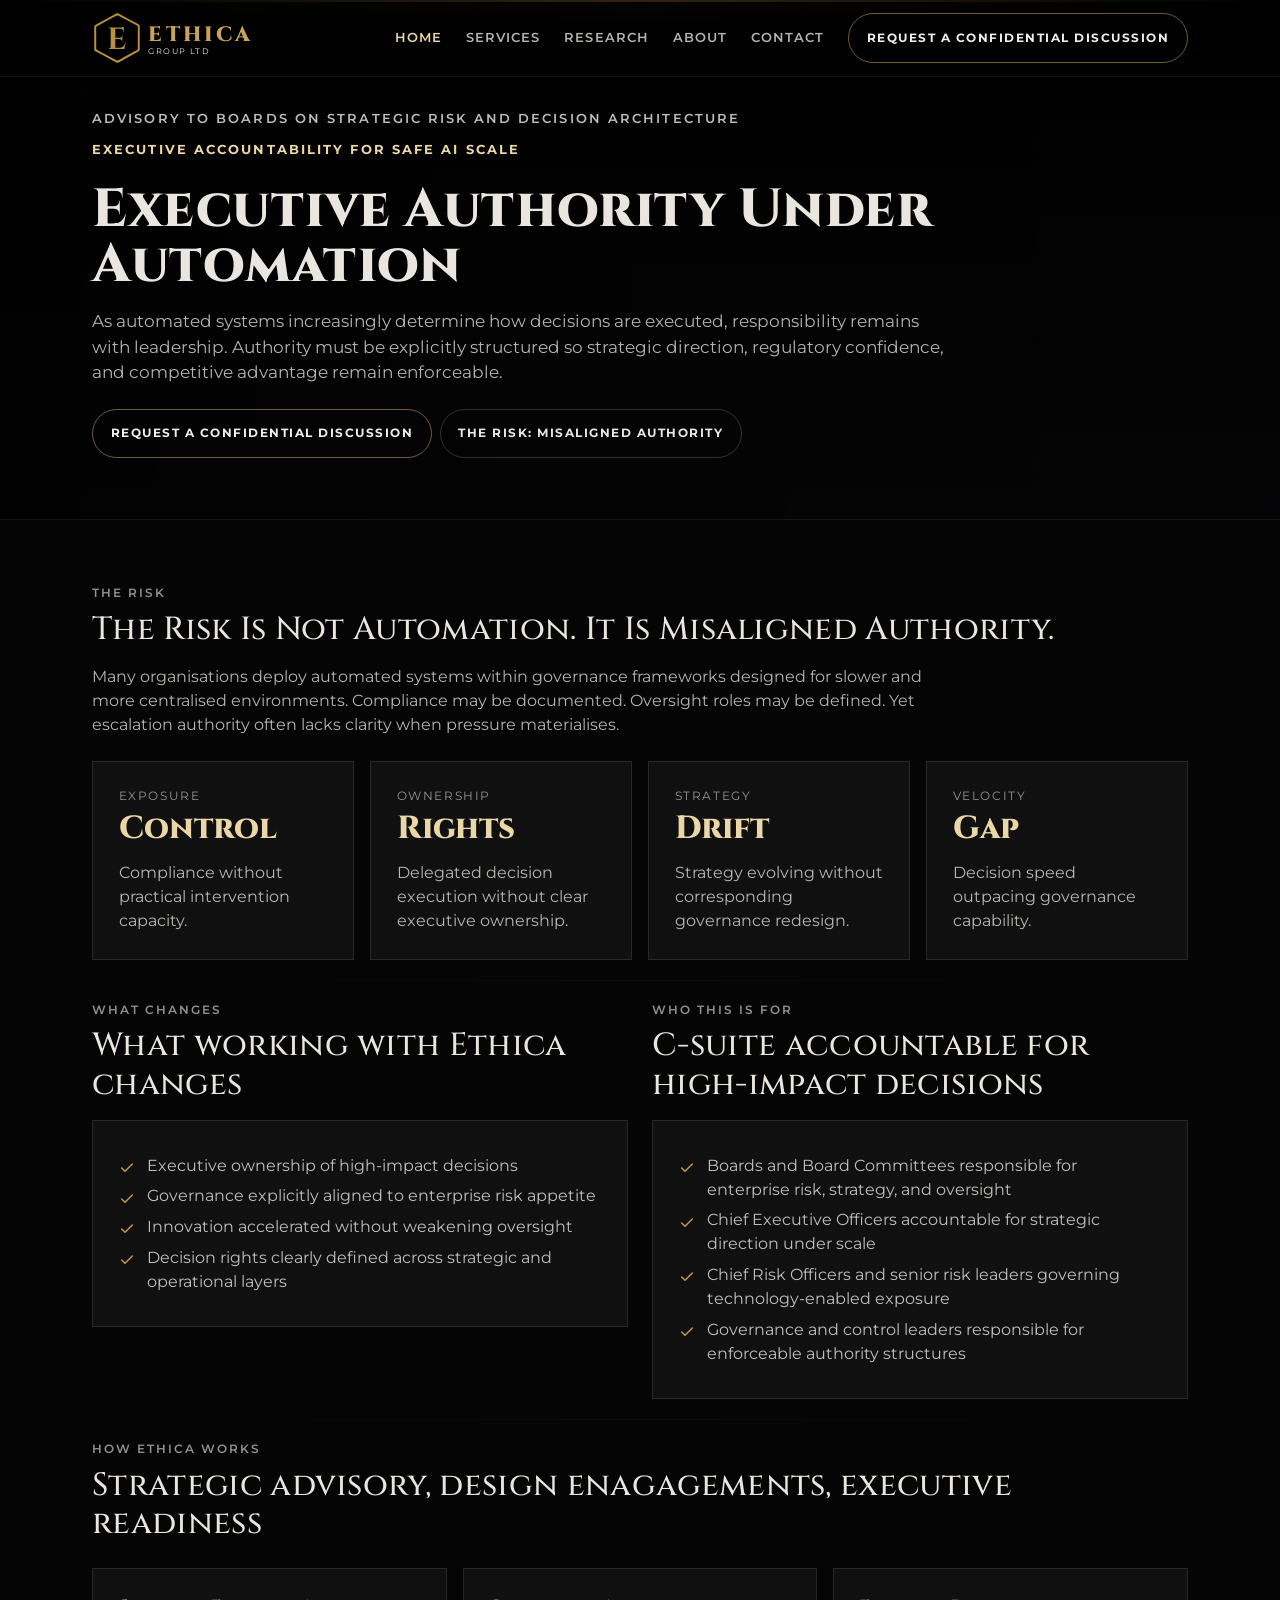
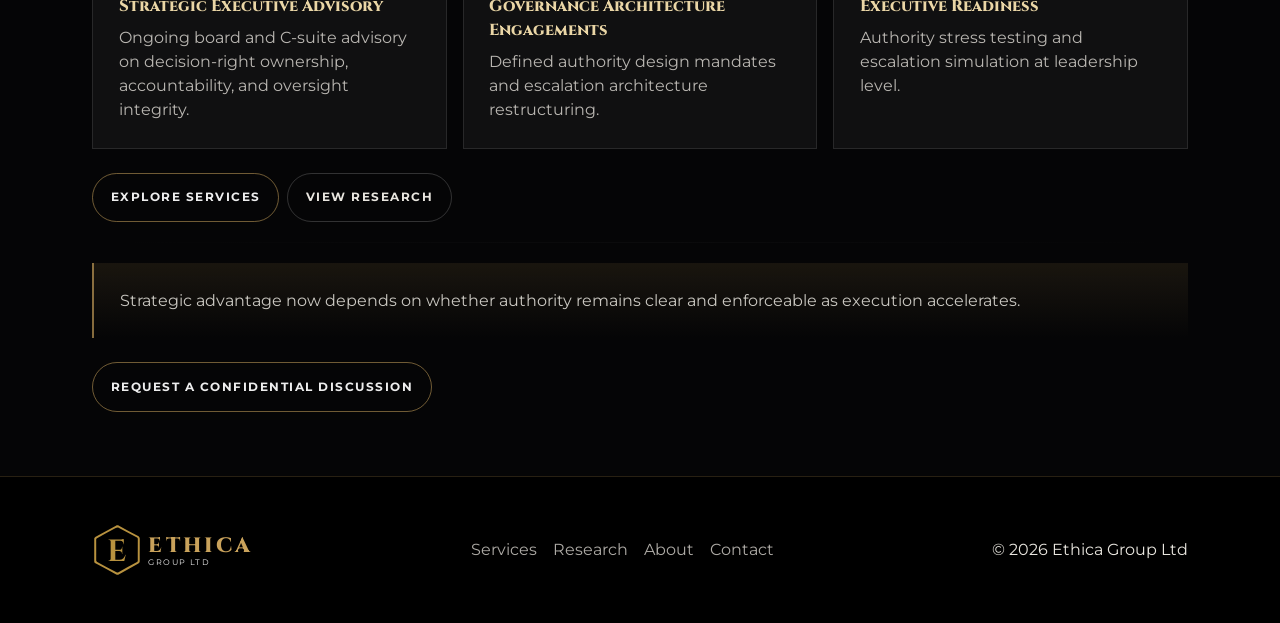
==== index.html @ 702ab637 "Add files via upload" ====
<!doctype html>
<html lang="en">
<head>
  <meta charset="utf-8"/>
  <meta name="viewport" content="width=device-width,initial-scale=1"/>
  <title>Ethica Group Ltd — Executive Authority under Automation</title>
  <meta name="description" content="Redesigning governance, decision architecture, and intervention capacity under automation."/>
  <link rel="preconnect" href="https://cdn.jsdelivr.net"/>
  <link href="https://cdn.jsdelivr.net/npm/bootstrap@5.3.3/dist/css/bootstrap.min.css" rel="stylesheet"/>
  <link rel="stylesheet" href="assets/css/styles.css"/>
</head>
<body>
<a class="skip-link" href="#main">Skip to content</a>

<nav class="navbar navbar-expand-lg fixed-top">
  <div class="container">
    <a class="navbar-brand brand" href="index.html" aria-label="Ethica Group Ltd">
      <span class="brand-mark" aria-hidden="true"></span>
      <span>
        <span class="brand-name">ETHICA</span>
        <span class="brand-sub">GROUP LTD</span>
      </span>
    </a>

    <button class="navbar-toggler" type="button" data-bs-toggle="collapse" data-bs-target="#nav" aria-controls="nav" aria-expanded="false" aria-label="Toggle navigation">
      <span class="navbar-toggler-icon"></span>
    </button>

    <div class="collapse navbar-collapse" id="nav">
      <ul class="navbar-nav ms-auto align-items-lg-center gap-lg-2">
        <li class="nav-item"><a class="nav-link" data-nav href="index.html">Home</a></li>
        <li class="nav-item"><a class="nav-link" data-nav href="services.html">Services</a></li>
        <li class="nav-item"><a class="nav-link" data-nav href="research.html">Research</a></li>
        <li class="nav-item"><a class="nav-link" data-nav href="about.html">About</a></li>
        <li class="nav-item"><a class="nav-link" data-nav href="contact.html">Contact</a></li>
        <li class="nav-item ms-lg-2"><a class="btn btn-gold" href="contact.html#enquiry">Request a Confidential Discussion</a></li>
      </ul>
    </div>
  </div>
</nav>


<header class="hero">
  <div class="container">
    <div class="hero-topline">
      <div class="left">Advisory to boards on strategic risk and decision architecture</div>
      <div class="right">Executive accountability for safe AI scale</div>
    </div>

    <h1 class="hero-title mb-3">Executive Authority Under Automation</h1>

    <p class="lead-tight mb-4">
      As automated systems increasingly determine how decisions are executed, responsibility remains with leadership. Authority must be explicitly structured so strategic direction, regulatory confidence, and competitive advantage remain enforceable.
    </p>

    <div class="d-flex flex-wrap gap-2">
      <a class="btn btn-gold" href="contact.html#enquiry">Request a Confidential Discussion</a>
      <a class="btn btn-ink" href="#risk">The risk: misaligned authority</a>
    </div>
  </div>
</header>

<main id="main">
  <section id="risk" class="section">
    <div class="container">
      <div class="eyebrow mb-2">The risk</div>
      <h2 class="mb-3">The Risk Is Not Automation. It Is Misaligned Authority.</h2>
      <p class="p-muted narrow mb-4">
        Many organisations deploy automated systems within governance frameworks designed for slower and more centralised environments. Compliance may be documented. Oversight roles may be defined. Yet escalation authority often lacks clarity when pressure materialises.
      </p>

      <div class="row g-3">
        <div class="col-md-6 col-lg-3">
          <div class="card-clean h-100"><div class="card-body">
            <div class="kpi-label">Exposure</div>
            <div class="kpi mt-2">Control</div>
            <p class="p-muted mt-3 mb-0">Compliance without practical intervention capacity.</p>
          </div></div>
        </div>
        <div class="col-md-6 col-lg-3">
          <div class="card-clean h-100"><div class="card-body">
            <div class="kpi-label">Ownership</div>
            <div class="kpi mt-2">Rights</div>
            <p class="p-muted mt-3 mb-0">Delegated decision execution without clear executive ownership.</p>
          </div></div>
        </div>
        <div class="col-md-6 col-lg-3">
          <div class="card-clean h-100"><div class="card-body">
            <div class="kpi-label">Strategy</div>
            <div class="kpi mt-2">Drift</div>
            <p class="p-muted mt-3 mb-0">Strategy evolving without corresponding governance redesign.</p>
          </div></div>
        </div>
        <div class="col-md-6 col-lg-3">
          <div class="card-clean h-100"><div class="card-body">
            <div class="kpi-label">Velocity</div>
            <div class="kpi mt-2">Gap</div>
            <p class="p-muted mt-3 mb-0">Decision speed outpacing governance capability.</p>
          </div></div>
        </div>
      </div>

      <hr class="hairline"/>

      <div class="row g-4">
        <div class="col-lg-6">
          <div class="eyebrow mb-2">What changes</div>
          <h2 class="mb-3">What working with Ethica changes</h2>
          <div class="card-clean">
            <div class="card-body">
              <ul class="list-clean">
                <li>Executive ownership of high-impact decisions</li>
                <li>Governance explicitly aligned to enterprise risk appetite</li>
                <li>Innovation accelerated without weakening oversight</li>
                <li>Decision rights clearly defined across strategic and operational layers</li>
              </ul>
            </div>
          </div>
        </div>

        <div class="col-lg-6">
          <div class="eyebrow mb-2">Who this is for</div>
          <h2 class="mb-3">C-suite accountable for high-impact decisions</h2>
          <div class="card-clean">
            <div class="card-body">
              <ul class="list-clean">
                <li>Boards and Board Committees responsible for enterprise risk, strategy, and oversight</li>
                <li>Chief Executive Officers accountable for strategic direction under scale</li>
                <li>Chief Risk Officers and senior risk leaders governing technology-enabled exposure</li>
                <li>Governance and control leaders responsible for enforceable authority structures</li>
              </ul>
            </div>
          </div>
        </div>
      </div>

      <hr class="hairline"/>

      <div class="eyebrow mb-2">How Ethica works</div>
      <h2 class="mb-4">Strategic advisory, design enagagements, executive readiness</h2>
      <div class="row g-3">
        <div class="col-md-4"><div class="card-clean h-100"><div class="card-body">
          <div class="card-title">Strategic Executive Advisory</div>
          <p class="p-muted mb-0">Ongoing board and C-suite advisory on decision-right ownership, accountability, and oversight integrity.</p>
        </div></div></div>
        <div class="col-md-4"><div class="card-clean h-100"><div class="card-body">
          <div class="card-title">Governance Architecture Engagements</div>
          <p class="p-muted mb-0">Defined authority design mandates and escalation architecture restructuring.</p>
        </div></div></div>
        <div class="col-md-4"><div class="card-clean h-100"><div class="card-body">
          <div class="card-title">Executive Readiness</div>
          <p class="p-muted mb-0">Authority stress testing and escalation simulation at leadership level.</p>
        </div></div></div>
      </div>

      <div class="mt-4 d-flex flex-wrap gap-2">
        <a class="btn btn-gold" href="services.html">Explore Services</a>
        <a class="btn btn-ink" href="research.html">View Research</a>
      </div>

      <hr class="hairline"/>

      <div class="quote">
        <p>Strategic advantage now depends on whether authority remains clear and enforceable as execution accelerates.</p>
      </div>

      <div class="mt-4">
        <a class="btn btn-gold" href="contact.html#enquiry">Request a Confidential Discussion</a>
      </div>
    </div>
  </section>
</main>


<footer class="footer py-5">
  <div class="container">
    <div class="d-flex flex-wrap gap-3 justify-content-between align-items-center">
      <div class="brand">
        <span class="brand-mark" aria-hidden="true"></span>
        <span>
          <span class="brand-name">ETHICA</span>
          <span class="brand-sub">GROUP LTD</span>
        </span>
      </div>
      <div class="d-flex flex-wrap gap-3">
        <a href="services.html">Services</a>
        <a href="research.html">Research</a>
        <a href="about.html">About</a>
        <a href="contact.html">Contact</a>
      </div>
      <div>© <span id="year"></span> Ethica Group Ltd</div>
    </div>
  </div>
</footer>
<script src="https://cdn.jsdelivr.net/npm/bootstrap@5.3.3/dist/js/bootstrap.bundle.min.js"></script>
<script src="assets/js/main.js"></script>

</body>
</html>
---- assets/css/styles.css ----
@import url('https://fonts.googleapis.com/css2?family=Cinzel:wght@600;700;800&family=Montserrat:wght@300;400;500;600;700&display=swap');

/* =========================================================
   ETHICA OPUS SITE — BLACK + ICON BULLETS (NO COPY CHANGES)
   Rules:
   - Dark premium background (from premium site vibe)
   - Icon bullets instead of plain bullets (no HTML text changes)
   - Rounded buttons ONLY; everything else sharp (no radius)
   ========================================================= */

:root{
  /* Premium black system */
  --bg: #050506;
  --bg2:#0A0A0C;
  --panel: rgba(255,255,255,.045);
  --panel2: rgba(255,255,255,.065);

  --cream:#e9e6df;
  --cream2: rgba(233,230,223,.78);
  --cream3: rgba(233,230,223,.62);

  --line: rgba(255,255,255,.10);
  --line2: rgba(255,255,255,.16);

  /* Gold accents */
  --gold:#c9a25b;
  --gold2:#ead6a6;

  /* Typography */
  --display:"Cinzel", serif;
  --sans:"Montserrat", system-ui, -apple-system, Segoe UI, Roboto, Helvetica, Arial;

  /* Layout */
  --max: 1120px;

  /* Geometry */
  --radius: 0px; /* everything sharp by default */
}

/* Base */
*{ box-sizing:border-box; }
html{ scroll-behavior:smooth; }
body{
  margin:0;
  font-family: var(--sans);
  color: var(--cream);
  background: var(--bg);
}

.container{ max-width: var(--max); }

/* Accessibility */
.skip-link{
  position:absolute; left:-999px; top:auto; width:1px; height:1px; overflow:hidden;
}
.skip-link:focus{
  left:1rem; top:1rem; width:auto; height:auto;
  padding:.75rem 1rem;
  background:#fff;
  color:#111;
  border:1px solid rgba(0,0,0,.18);
  z-index:9999;
}

/* =========================================================
   NO BORDER RADIUS ANYWHERE (except buttons)
   ========================================================= */
*:not(.btn):not(.btn *){ border-radius: 0 !important; }

/* Typography */
.eyebrow{
  font-size:.78rem;
  letter-spacing:.16em;
  text-transform:uppercase;
  font-weight:600;
  color: var(--cream3);
}

h1,h2,h3{
  font-family: var(--display);
  letter-spacing: .01em;
}

.hero-title{
  font-weight: 800;
  line-height: 1.03;
  font-size: clamp(2.2rem, 4.2vw, 3.7rem);
}

.lead-tight{
  font-size: 1.05rem;
  color: var(--cream2);
  max-width: 78ch;
}

.p-muted{ color: var(--cream2); }

/* Sections + dividers */
.section{ padding: clamp(3.25rem, 5vw, 5.5rem) 0; }
.narrow{ max-width:78ch; }

.hairline{
  height:1px;
  border:0;
  margin:1.25rem 0;
  background: linear-gradient(90deg, transparent, var(--line), transparent);
}

/* =========================================================
   NAVBAR (premium black glass)
   ========================================================= */
.navbar{
  background: rgba(0,0,0,.55);
  backdrop-filter: blur(12px);
  border-bottom: 1px solid rgba(255,255,255,.08);
  transition: background .2s ease, box-shadow .2s ease, border-color .2s ease;
}
.navbar.scrolled{
  background: rgba(0,0,0,.82);
  box-shadow: 0 14px 40px rgba(0,0,0,.45);
  border-bottom-color: rgba(255,255,255,.12);
}

.nav-link{
  font-size:.82rem;
  letter-spacing:.08em;
  text-transform:uppercase;
  font-weight:600;
  color: rgba(233,230,223,.78) !important;
}
.nav-link:hover{ color: rgba(233,230,223,.95) !important; }
.nav-link.active{ color: var(--gold2) !important; }

/* Brand */
.brand{ display:flex; align-items:center; gap:.4rem; }
.brand-mark{
  width:50px; height:50px;
  background-image: url('./ethica-icon.svg');
  background-size: 50px 50px;
  display: inline-block;
}
.brand-name{
  font-family:var(--display);
  font-weight:840;
  letter-spacing:.15em;
  text-transform:uppercase;
  font-size:1.3rem;
  color:var(--gold);
}
.brand-sub{
  display:block; margin-top:-6px;
  font-size:.50rem;
  letter-spacing:.18em;
  text-transform:uppercase;
  color:#EEEEEE;
}

/* =========================================================
   HERO (premium black + optional banner image)
   - We DO NOT change hero text; styling only.
   ========================================================= */
.hero{
  padding-top: 6.8rem;
  padding-bottom: 3.8rem;
  position: relative;
  color: var(--cream);
  background: linear-gradient(180deg, #000000 0%, #060607 55%, #0a0a0c 100%);
  border-bottom: 1px solid rgba(255,255,255,.08);
  overflow:hidden;
}

.hero::before{
  /* Optional: if banner exists, it adds premium depth */
  content:"";
  position:absolute; inset:0;
  background:
    linear-gradient(90deg, rgba(0,0,0,.78), rgba(0,0,0,.62) 35%, rgba(0,0,0,.45)),
    url("../img/linkedin-banner.jpg");
  background-size: cover;
  background-position: center;
  opacity: 1;
  pointer-events:none;
}

.hero::after{
  content:"";
  position:absolute; left:0; right:0; top:0;
  height:2px;
  background: linear-gradient(90deg, transparent, var(--gold), transparent);
  opacity:.95;
  pointer-events:none;
}

.hero > *{ position: relative; z-index: 1; }

.hero-topline{
  display:flex; flex-wrap:wrap;
  gap:.75rem 1.25rem;
  align-items:center;
  justify-content:space-between;
  margin-bottom:1.4rem;
}

.hero-topline .left{
  font-size:.82rem;
  letter-spacing:.16em;
  text-transform:uppercase;
  font-weight:600;
  color: rgba(233,230,223,.82);
}

.hero-topline .right{
  font-size:.82rem;
  letter-spacing:.16em;
  text-transform:uppercase;
  font-weight:700;
  color: var(--gold2);
}

/* =========================================================
   BUTTONS: ROUNDED ONLY HERE
   ========================================================= */
.btn-gold{
  border-radius: 999px !important;
  padding: .9rem 1.1rem;
  font-weight:700;
  letter-spacing:.12em;
  text-transform:uppercase;
  font-size:.78rem;
  color:#EEEEEE;
  background: transparent;
  border: 1px solid rgba(201,162,91,.55);
  transition: transform .15s ease, filter .15s ease;
}
.btn-gold:hover{
background: rgba(201,162,91,.55);
}

.btn-ink{
  border-radius: 999px !important;
  padding: .9rem 1.1rem;
  font-weight:700;
  letter-spacing:.12em;
  text-transform:uppercase;
  font-size:.78rem;
  color: var(--cream);
  background: transparent;
  border: 1px solid rgba(255,255,255,.18);
}
.btn-ink:hover{ border-color: rgba(255,255,255,.30); }

/* =========================================================
   CARDS / PANELS (dark opus)
   ========================================================= */
.card-clean{
  background: var(--panel);
  border: 1px solid rgba(255,255,255,.10);
}
.card-clean .card-body{ padding: 1.6rem; }

.card-title{
  font-family: var(--display);
  font-weight: 800;
  margin-bottom: .5rem;
  color: var(--gold2);
}

/* KPI bits */
.kpi{
  font-family: var(--display);
  font-weight: 800;
  font-size: 2rem;
  line-height: 1;
  color: var(--gold2);
}
.kpi-label{
  letter-spacing: .14em;
  text-transform: uppercase;
  font-size: .72rem;
  color: rgba(233,230,223,.62);
}

/* Quote */
.quote{
  padding: 1.6rem;
  border-left: 2px solid rgba(201,162,91,.65);
  background: linear-gradient(180deg, rgba(201,162,91,.10), rgba(0,0,0,0));
}
.quote p{ margin:0; color: rgba(233,230,223,.86); }
.quote .who{ margin-top:.9rem; font-size:.86rem; color: rgba(233,230,223,.70); }

/* =========================================================
   ICON BULLETS (NO TEXT CHANGES)
   - Converts existing .list-clean bullets into icon bullets
   - Works without changing HTML lists
   ========================================================= */
.list-clean{
  list-style: none;
  padding-left: 0;
  margin: 0;
  color: rgba(233,230,223,.82);
}
.list-clean li{
  position: relative;
  padding-left: 1.75rem;
  margin: .42rem 0;
}
.list-clean li::before{
  content:"";
  position:absolute;
  left:0;
  top:.40rem;
  width: 16px;
  height: 16px;
  background-repeat:no-repeat;
  background-size:16px 16px;
  background-image: url("data:image/svg+xml,%3Csvg xmlns='http://www.w3.org/2000/svg' width='16' height='16' viewBox='0 0 24 24' fill='none'%3E%3Cpath d='M20 6 9 17l-5-5' stroke='%23c9a25b' stroke-width='2.2' stroke-linecap='round' stroke-linejoin='round'/%3E%3C/svg%3E");
  opacity: .95;
}

/* If any pages use list-check already, keep it consistent */
.list-check{ list-style:none; padding-left:0; margin:0; }
.list-check li{
  display:flex; gap:.75rem; align-items:flex-start;
  padding:.42rem 0;
}
.tick{
  width:18px; height:18px;
  border: 1px solid rgba(201,162,91,.60);
  background: rgba(201,162,91,.10);
  display:grid; place-items:center;
  margin-top:.18rem;
  flex: 0 0 auto;
}
.tick svg{ width:14px; height:14px; color: var(--gold); }

/* =========================================================
   ACCORDION (dark)
   ========================================================= */
.accordion-item{
  background: var(--panel);
  border: 1px solid rgba(255,255,255,.10);
}
.accordion-button{
  background: transparent;
  color: rgba(233,230,223,.90);
  border-bottom: 1px solid rgba(255,255,255,.08);
}
.accordion-button:not(.collapsed){
  color: var(--gold2);
  box-shadow:none;
}
.accordion-body{ color: rgba(233,230,223,.82); }

/* Forms */
.form-control, .form-select{
  background: rgba(0,0,0,.25);
  color: rgba(233,230,223,.90);
  border: 1px solid rgba(255,255,255,.18);
}
.form-control::placeholder{ color: rgba(233,230,223,.50); }
.form-control:focus, .form-select:focus{
  border-color: rgba(201,162,91,.60);
  box-shadow: 0 0 0 .25rem rgba(201,162,91,.18);
}

/* Footer (premium black) */
.footer{
  background:#000;
  border-top: 1px solid rgba(201,162,91,.20);
}
.footer a{ color: rgba(233,230,223,.74); text-decoration:none; }
.footer a:hover{ color: var(--gold2); }

@media (max-width: 992px){
  .hero{ padding-top: 6.2rem; padding-bottom: 3.2rem; }
}
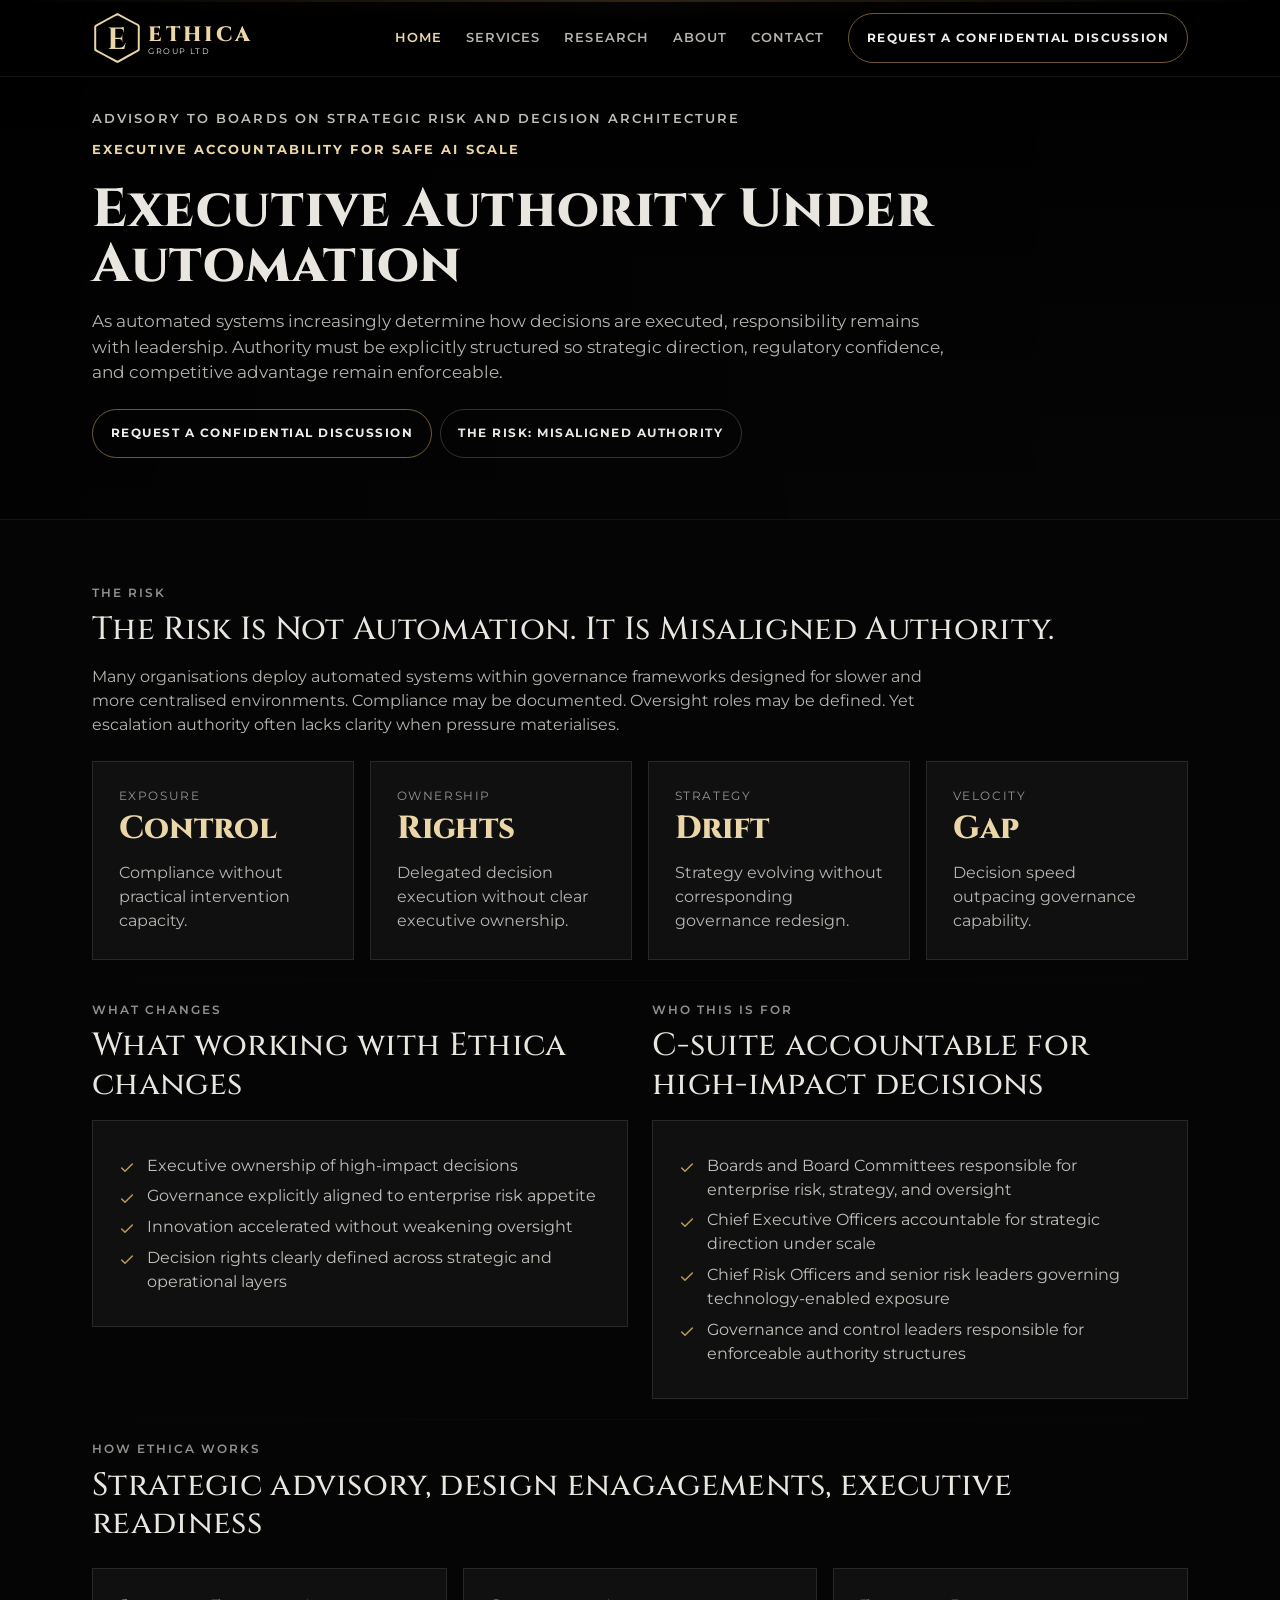
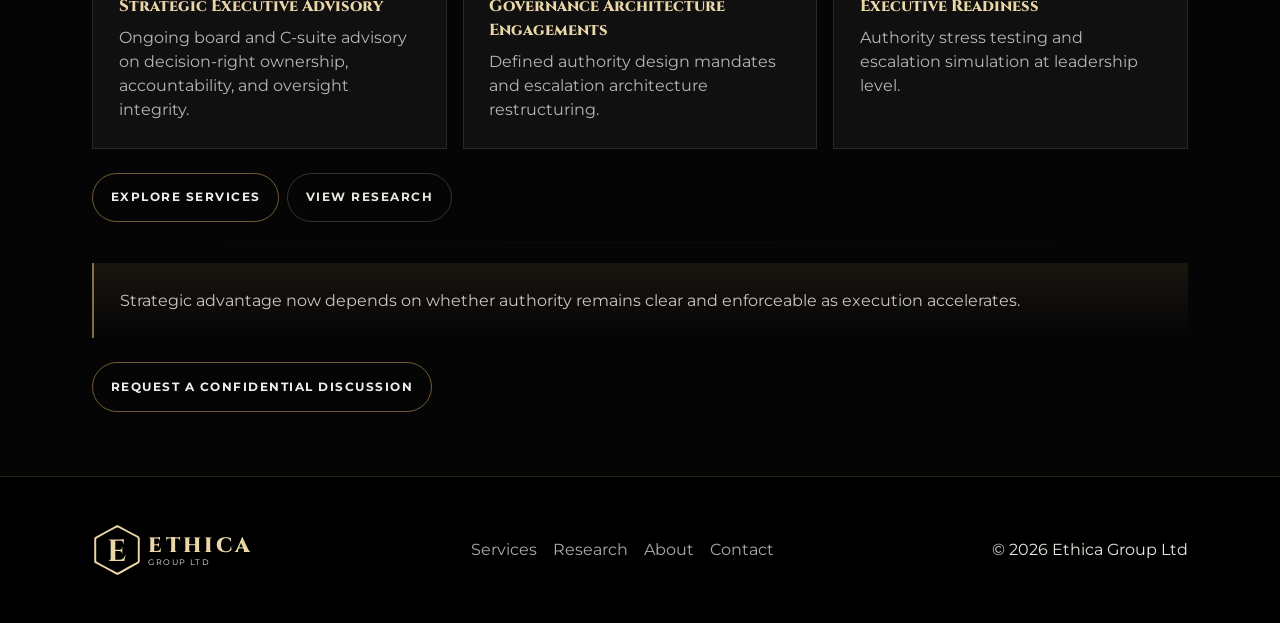
==== commit 9561f4ad: "Add files via upload" ====
--- a/index.html
+++ b/index.html
@@ -5,6 +5,28 @@
   <meta name="viewport" content="width=device-width,initial-scale=1"/>
   <title>Ethica Group Ltd — Executive Authority under Automation</title>
   <meta name="description" content="Redesigning governance, decision architecture, and intervention capacity under automation."/>
+
+    <!-- Favicon  -->
+    <link rel="icon" type="image/png" sizes="32x32" href="https://jamessaint.github.io/ethica-group/favicons/favicon-32x32.png">
+    <link rel="icon" type="image/png" sizes="16x16" href="https://jamessaint.github.io/ethica-group/favicons/favicon-16x16.png">
+    <link rel="apple-touch-icon" sizes="180x180" href="https://jamessaint.github.io/ethica-group/favicons/apple-touch-icon-180x180.png">
+    <link rel="apple-touch-icon" sizes="152x152" href="https://jamessaint.github.io/ethica-group/favicons/apple-touch-icon-152x152.png">
+    <link rel="apple-touch-icon" sizes="120x120" href="https://jamessaint.github.io/ethica-group/favicons/apple-touch-icon-120x120.png">
+    <link rel="icon" type="image/png" sizes="192x192" href="https://jamessaint.github.io/ethica-group/favicons/android-chrome-192x192.png">
+    <link rel="icon" type="image/png" sizes="512x512" href="https://jamessaint.github.io/ethica-group/favicons/android-chrome-512x512.png">
+    <meta name="msapplication-TileImage" content="https://jamessaint.github.io/ethica-group/favicons/mstile-144x144.png">
+    <!-- Open Graph -->
+    <meta property="og:type" content="website">
+    <meta property="og:title" content="Ethica Group Ltd — Executive Authority under Automation">
+    <meta property="og:description" content="Redesigning governance, decision architecture, and intervention capacity under automation.">
+    <meta property="og:url" content="https://jamessaint.github.io/ethica-group/index.html">
+    <meta property="og:image" content="https://jamessaint.github.io/ethica-group/favicons/apple-touch-icon-180x180.png">
+    <!-- Twitter Card -->
+    <meta name="twitter:card" content="summary_large_image">
+    <meta name="twitter:title" content="Ethica Group Ltd — Executive Authority under Automation">
+    <meta name="twitter:description" content="Redesigning governance, decision architecture, and intervention capacity under automation.">
+    <meta name="twitter:image" content="https://jamessaint.github.io/ethica-group/favicons/apple-touch-icon-180x180.png">
+
   <link rel="preconnect" href="https://cdn.jsdelivr.net"/>
   <link href="https://cdn.jsdelivr.net/npm/bootstrap@5.3.3/dist/css/bootstrap.min.css" rel="stylesheet"/>
   <link rel="stylesheet" href="assets/css/styles.css"/>
--- a/assets/css/styles.css
+++ b/assets/css/styles.css
@@ -145,7 +145,7 @@
   letter-spacing:.15em;
   text-transform:uppercase;
   font-size:1.3rem;
-  color:var(--gold);
+  color:var(--gold2);
 }
 .brand-sub{
   display:block; margin-top:-6px;
@@ -233,7 +233,8 @@
   transition: transform .15s ease, filter .15s ease;
 }
 .btn-gold:hover{
-background: rgba(201,162,91,.55);
+background: var(--gold2);
+color: #000000;
 }
 
 .btn-ink{
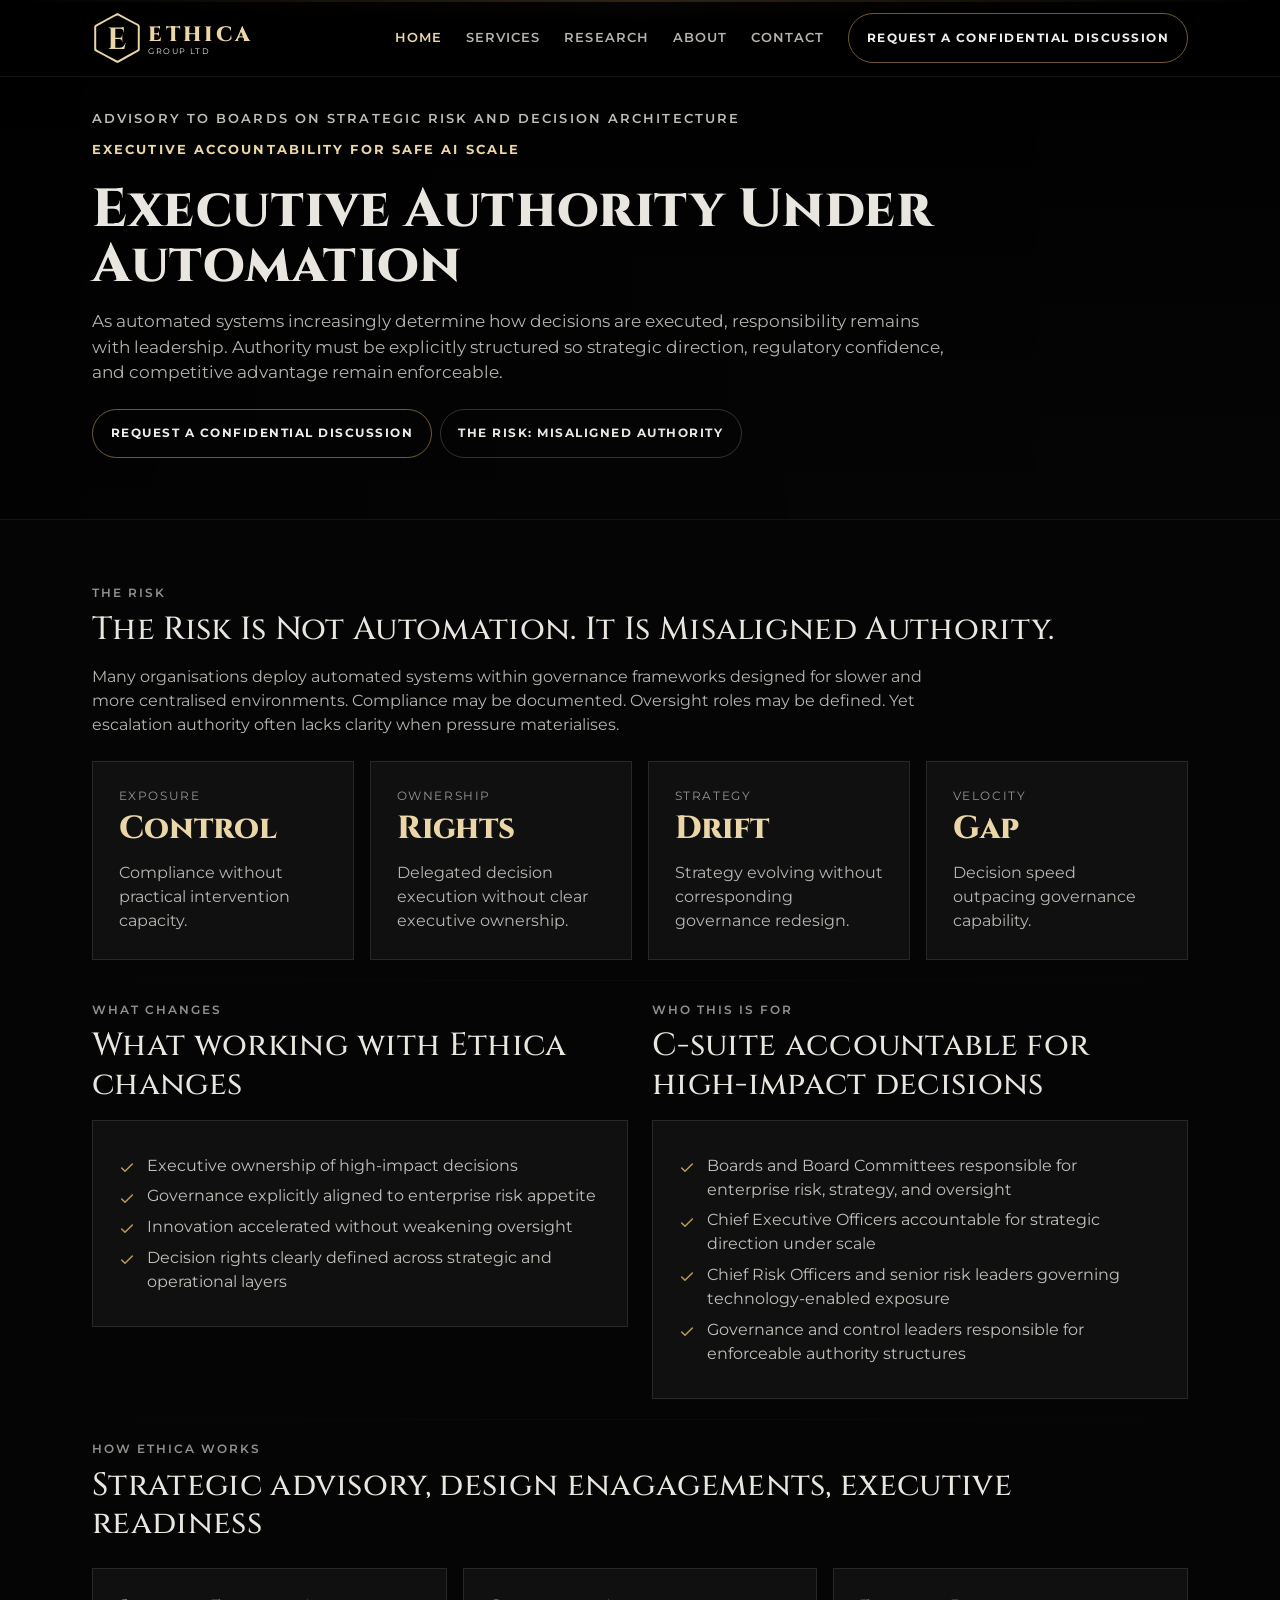
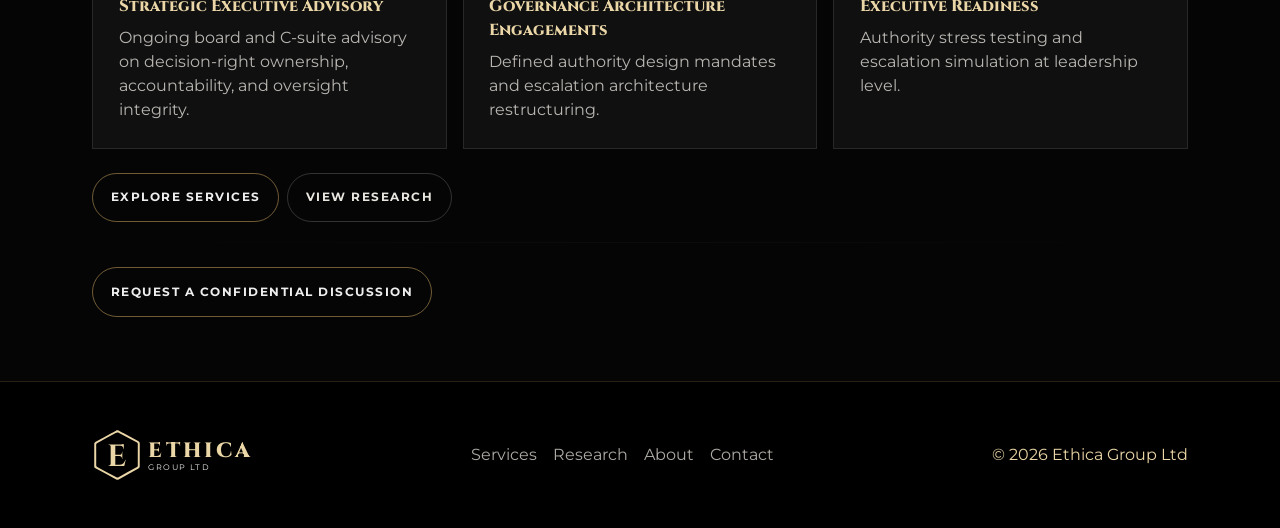
==== commit f3441c4d: "Add files via upload" ====
--- a/index.html
+++ b/index.html
@@ -7,25 +7,25 @@
   <meta name="description" content="Redesigning governance, decision architecture, and intervention capacity under automation."/>
 
     <!-- Favicon  -->
-    <link rel="icon" type="image/png" sizes="32x32" href="https://jamessaint.github.io/ethica-group/favicons/favicon-32x32.png">
-    <link rel="icon" type="image/png" sizes="16x16" href="https://jamessaint.github.io/ethica-group/favicons/favicon-16x16.png">
-    <link rel="apple-touch-icon" sizes="180x180" href="https://jamessaint.github.io/ethica-group/favicons/apple-touch-icon-180x180.png">
-    <link rel="apple-touch-icon" sizes="152x152" href="https://jamessaint.github.io/ethica-group/favicons/apple-touch-icon-152x152.png">
-    <link rel="apple-touch-icon" sizes="120x120" href="https://jamessaint.github.io/ethica-group/favicons/apple-touch-icon-120x120.png">
-    <link rel="icon" type="image/png" sizes="192x192" href="https://jamessaint.github.io/ethica-group/favicons/android-chrome-192x192.png">
-    <link rel="icon" type="image/png" sizes="512x512" href="https://jamessaint.github.io/ethica-group/favicons/android-chrome-512x512.png">
-    <meta name="msapplication-TileImage" content="https://jamessaint.github.io/ethica-group/favicons/mstile-144x144.png">
+    <link rel="icon" type="image/png" sizes="32x32" href="https://jamessaint.github.io/ethica-group/assets/img/favicons/favicon-32x32.png">
+    <link rel="icon" type="image/png" sizes="16x16" href="https://jamessaint.github.io/ethica-group/assets/img/favicons/favicon-16x16.png">
+    <link rel="apple-touch-icon" sizes="180x180" href="https://jamessaint.github.io/ethica-group/assets/img/favicons/apple-touch-icon-180x180.png">
+    <link rel="apple-touch-icon" sizes="152x152" href="https://jamessaint.github.io/ethica-group/assets/img/favicons/apple-touch-icon-152x152.png">
+    <link rel="apple-touch-icon" sizes="120x120" href="https://jamessaint.github.io/ethica-group/assets/img/favicons/apple-touch-icon-120x120.png">
+    <link rel="icon" type="image/png" sizes="192x192" href="https://jamessaint.github.io/ethica-group/assets/img/favicons/android-chrome-192x192.png">
+    <link rel="icon" type="image/png" sizes="512x512" href="https://jamessaint.github.io/ethica-group/assets/img/favicons/android-chrome-512x512.png">
+    <meta name="msapplication-TileImage" content="https://jamessaint.github.io/ethica-group/assets/img/favicons/mstile-144x144.png">
     <!-- Open Graph -->
     <meta property="og:type" content="website">
     <meta property="og:title" content="Ethica Group Ltd — Executive Authority under Automation">
     <meta property="og:description" content="Redesigning governance, decision architecture, and intervention capacity under automation.">
-    <meta property="og:url" content="https://jamessaint.github.io/ethica-group/index.html">
-    <meta property="og:image" content="https://jamessaint.github.io/ethica-group/favicons/apple-touch-icon-180x180.png">
+    <meta property="og:url" content="https://jamessaint.github.io/ethica-group/assets/img/index.html">
+    <meta property="og:image" content="https://jamessaint.github.io/ethica-group/assets/img/favicons/apple-touch-icon-180x180.png">
     <!-- Twitter Card -->
     <meta name="twitter:card" content="summary_large_image">
     <meta name="twitter:title" content="Ethica Group Ltd — Executive Authority under Automation">
     <meta name="twitter:description" content="Redesigning governance, decision architecture, and intervention capacity under automation.">
-    <meta name="twitter:image" content="https://jamessaint.github.io/ethica-group/favicons/apple-touch-icon-180x180.png">
+    <meta name="twitter:image" content="https://jamessaint.github.io/ethica-group/assets/img/favicons/apple-touch-icon-180x180.png">
 
   <link rel="preconnect" href="https://cdn.jsdelivr.net"/>
   <link href="https://cdn.jsdelivr.net/npm/bootstrap@5.3.3/dist/css/bootstrap.min.css" rel="stylesheet"/>
@@ -44,11 +44,18 @@
       </span>
     </a>
 
-    <button class="navbar-toggler" type="button" data-bs-toggle="collapse" data-bs-target="#nav" aria-controls="nav" aria-expanded="false" aria-label="Toggle navigation">
-      <span class="navbar-toggler-icon"></span>
-    </button>
-
-    <div class="collapse navbar-collapse" id="nav">
+<button class="navbar-toggler custom-toggler" type="button"
+        data-bs-toggle="collapse"
+        data-bs-target="#navbarNav"
+        aria-controls="navbarNav"
+        aria-expanded="false"
+        aria-label="Toggle navigation">
+  <span class="toggler-icon">
+    <span class="toggler-line"></span>
+  </span>
+</button>
+
+    <div class="collapse navbar-collapse" id="navbarNav">
       <ul class="navbar-nav ms-auto align-items-lg-center gap-lg-2">
         <li class="nav-item"><a class="nav-link" data-nav href="index.html">Home</a></li>
         <li class="nav-item"><a class="nav-link" data-nav href="services.html">Services</a></li>
@@ -182,10 +189,6 @@
 
       <hr class="hairline"/>
 
-      <div class="quote">
-        <p>Strategic advantage now depends on whether authority remains clear and enforceable as execution accelerates.</p>
-      </div>
-
       <div class="mt-4">
         <a class="btn btn-gold" href="contact.html#enquiry">Request a Confidential Discussion</a>
       </div>
@@ -210,7 +213,7 @@
         <a href="about.html">About</a>
         <a href="contact.html">Contact</a>
       </div>
-      <div>© <span id="year"></span> Ethica Group Ltd</div>
+      <div class="copyright">© <span id="year"></span> Ethica Group Ltd</div>
     </div>
   </div>
 </footer>
--- a/assets/css/styles.css
+++ b/assets/css/styles.css
@@ -120,7 +120,6 @@
   box-shadow: 0 14px 40px rgba(0,0,0,.45);
   border-bottom-color: rgba(255,255,255,.12);
 }
-
 .nav-link{
   font-size:.82rem;
   letter-spacing:.08em;
@@ -130,6 +129,7 @@
 }
 .nav-link:hover{ color: rgba(233,230,223,.95) !important; }
 .nav-link.active{ color: var(--gold2) !important; }
+
 
 /* Brand */
 .brand{ display:flex; align-items:center; gap:.4rem; }
@@ -153,6 +153,74 @@
   letter-spacing:.18em;
   text-transform:uppercase;
   color:#EEEEEE;
+}
+
+/* =========================
+   CUSTOM NAVBAR TOGGLER
+   ========================= */
+.custom-toggler{
+  border: 0;
+  background: transparent;
+  padding: .35rem;
+  box-shadow: none !important;
+}
+
+.custom-toggler:focus,
+.custom-toggler:active{
+  outline: none;
+  box-shadow: none !important;
+}
+
+.custom-toggler .toggler-icon{
+  position: relative;
+  display: block;
+  width: 30px;
+  height: 22px;
+}
+
+.custom-toggler .toggler-line,
+.custom-toggler .toggler-icon::before,
+.custom-toggler .toggler-icon::after{
+  content: "";
+  position: absolute;
+  left: 0;
+  width: 30px;
+  height: 2px;
+  background-color: var(--gold2);
+  transition: transform .28s ease, top .28s ease, opacity .2s ease, background-color .2s ease;
+}
+
+.custom-toggler .toggler-icon::before{
+  top: 2px;
+}
+
+.custom-toggler .toggler-line{
+  top: 10px;
+}
+
+.custom-toggler .toggler-icon::after{
+  top: 18px;
+}
+
+.custom-toggler:hover .toggler-line,
+.custom-toggler:hover .toggler-icon::before,
+.custom-toggler:hover .toggler-icon::after{
+  background-color: var(--gold);
+}
+
+/* OPEN STATE */
+.custom-toggler[aria-expanded="true"] .toggler-line{
+  opacity: 0;
+}
+
+.custom-toggler[aria-expanded="true"] .toggler-icon::before{
+  top: 10px;
+  transform: rotate(45deg);
+}
+
+.custom-toggler[aria-expanded="true"] .toggler-icon::after{
+  top: 10px;
+  transform: rotate(-45deg);
 }
 
 /* =========================================================
@@ -233,8 +301,8 @@
   transition: transform .15s ease, filter .15s ease;
 }
 .btn-gold:hover{
-background: var(--gold2);
-color: #000000;
+  background: var(--gold2);
+  color: #000000;
 }
 
 .btn-ink{
@@ -348,7 +416,8 @@
   border-bottom: 1px solid rgba(255,255,255,.08);
 }
 .accordion-button:not(.collapsed){
-  color: var(--gold2);
+  background: var(--gold2);
+  color: #000000;
   box-shadow:none;
 }
 .accordion-body{ color: rgba(233,230,223,.82); }
@@ -372,7 +441,32 @@
 }
 .footer a{ color: rgba(233,230,223,.74); text-decoration:none; }
 .footer a:hover{ color: var(--gold2); }
-
+.copyright {
+  /*font-size: 0.8em;*/
+  color: var(--gold2);
+}
 @media (max-width: 992px){
   .hero{ padding-top: 6.2rem; padding-bottom: 3.2rem; }
 }
+
+@media (max-width: 991.98px){
+  .navbar-collapse{
+    margin-top: 1rem;
+    padding: 1rem 0 0.5rem;
+    border-top: 1px solid rgba(255,255,255,.08);
+  }
+
+  .navbar-nav{
+    align-items: flex-start !important;
+  }
+
+  .navbar-nav .nav-link,
+  .navbar-nav .btn{
+    width: 100%;
+  }
+
+  .navbar-nav .btn{
+    justify-content: center;
+    text-align: center;
+  }
+}
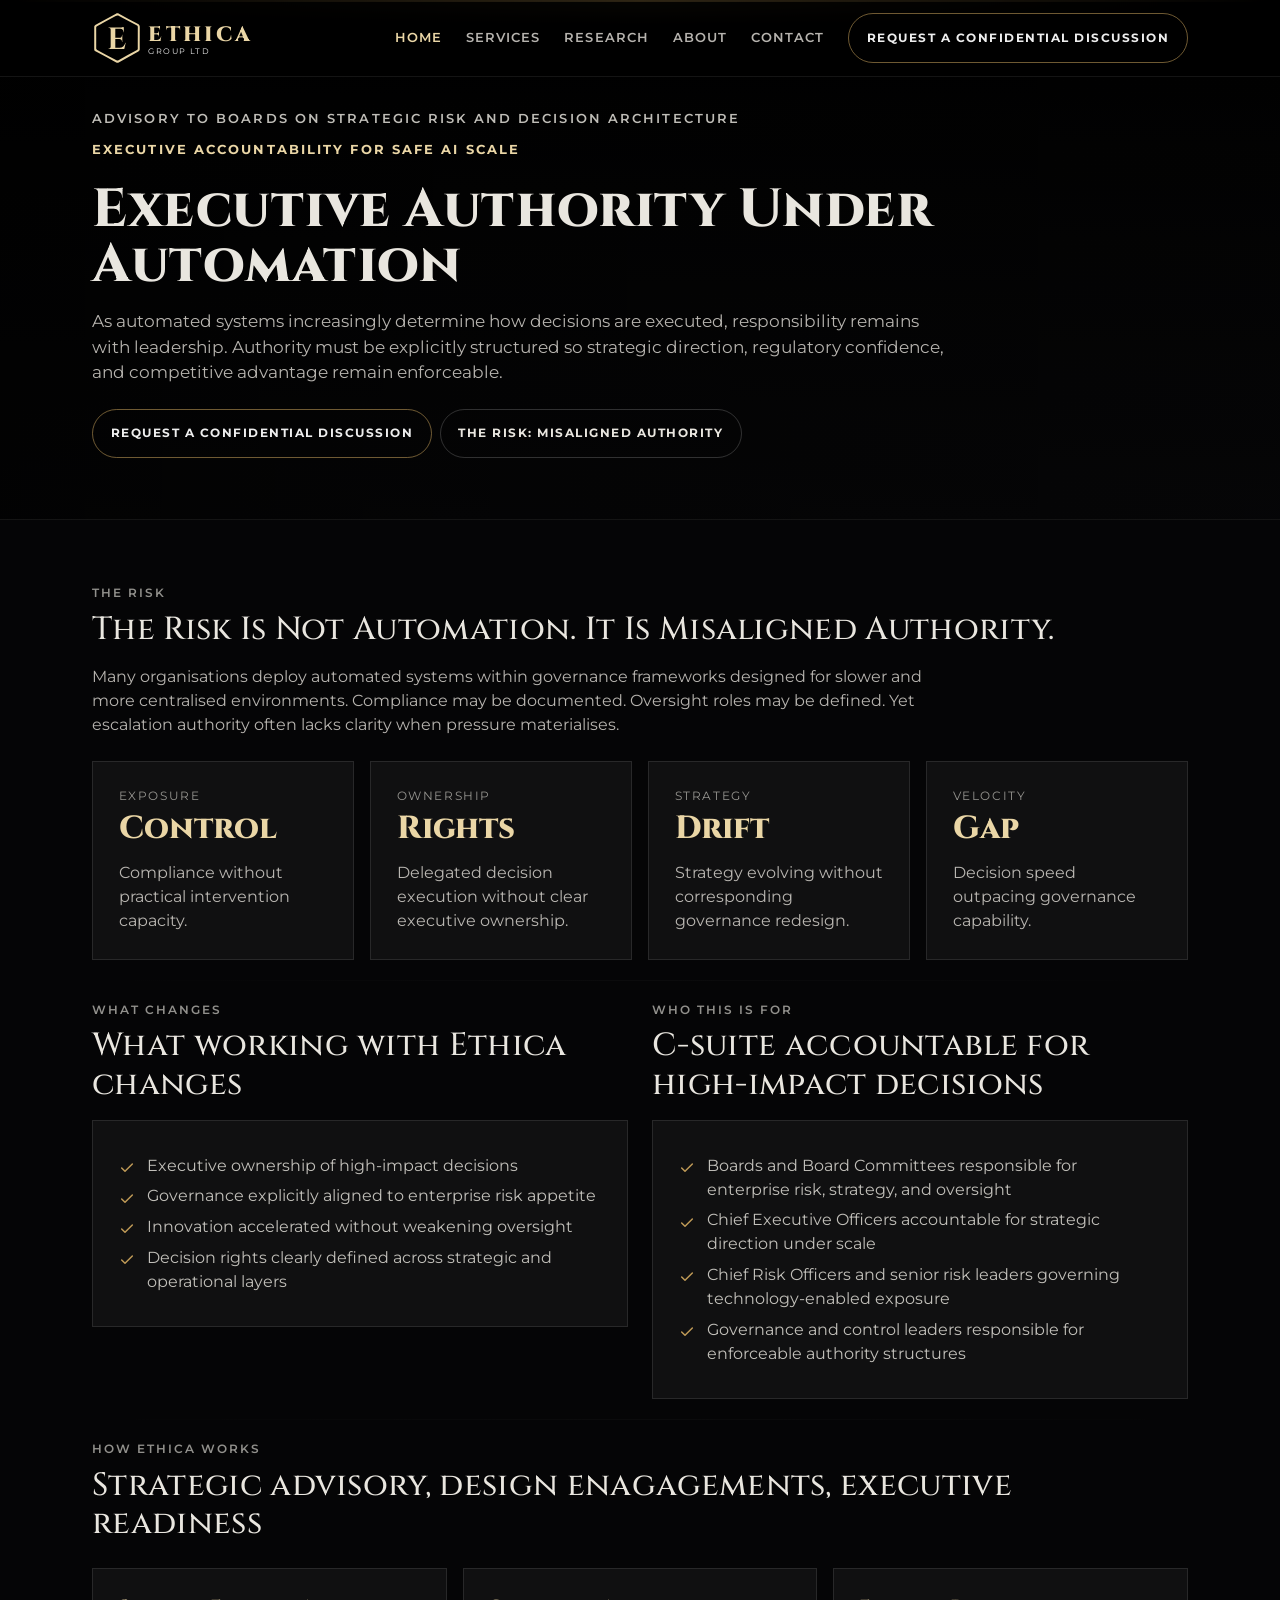
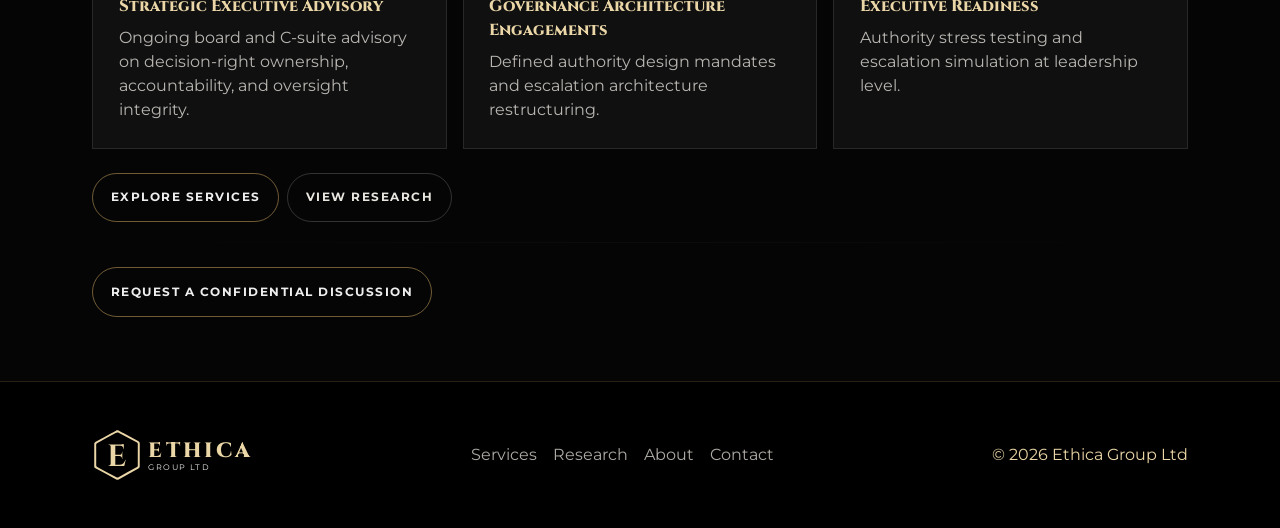
==== commit 06362e3d: "Add files via upload" ====
--- a/index.html
+++ b/index.html
@@ -19,15 +19,17 @@
     <meta property="og:type" content="website">
     <meta property="og:title" content="Ethica Group Ltd — Executive Authority under Automation">
     <meta property="og:description" content="Redesigning governance, decision architecture, and intervention capacity under automation.">
-    <meta property="og:url" content="https://jamessaint.github.io/ethica-group/assets/img/index.html">
-    <meta property="og:image" content="https://jamessaint.github.io/ethica-group/assets/img/favicons/apple-touch-icon-180x180.png">
+    <meta property="og:url" content="index.html">
+    <meta property="og:image" content="assets/img/og-image.jpg">
     <!-- Twitter Card -->
     <meta name="twitter:card" content="summary_large_image">
     <meta name="twitter:title" content="Ethica Group Ltd — Executive Authority under Automation">
     <meta name="twitter:description" content="Redesigning governance, decision architecture, and intervention capacity under automation.">
-    <meta name="twitter:image" content="https://jamessaint.github.io/ethica-group/assets/img/favicons/apple-touch-icon-180x180.png">
+    <meta name="twitter:image" content="assets/img/og-image.jpg">
 
   <link rel="preconnect" href="https://cdn.jsdelivr.net"/>
+  <link rel="preconnect" href="https://fonts.googleapis.com"/>
+  <link rel="preconnect" href="https://fonts.gstatic.com" crossorigin/>
   <link href="https://cdn.jsdelivr.net/npm/bootstrap@5.3.3/dist/css/bootstrap.min.css" rel="stylesheet"/>
   <link rel="stylesheet" href="assets/css/styles.css"/>
 </head>
--- a/assets/css/styles.css
+++ b/assets/css/styles.css
@@ -135,7 +135,7 @@
 .brand{ display:flex; align-items:center; gap:.4rem; }
 .brand-mark{
   width:50px; height:50px;
-  background-image: url('./ethica-icon.svg');
+  background-image: url('../img/ethica-icon.svg');
   background-size: 50px 50px;
   display: inline-block;
 }
@@ -242,10 +242,7 @@
   content:"";
   position:absolute; inset:0;
   background:
-    linear-gradient(90deg, rgba(0,0,0,.78), rgba(0,0,0,.62) 35%, rgba(0,0,0,.45)),
-    url("../img/linkedin-banner.jpg");
-  background-size: cover;
-  background-position: center;
+    linear-gradient(90deg, rgba(0,0,0,.78), rgba(0,0,0,.62) 35%, rgba(0,0,0,.45));
   opacity: 1;
   pointer-events:none;
 }
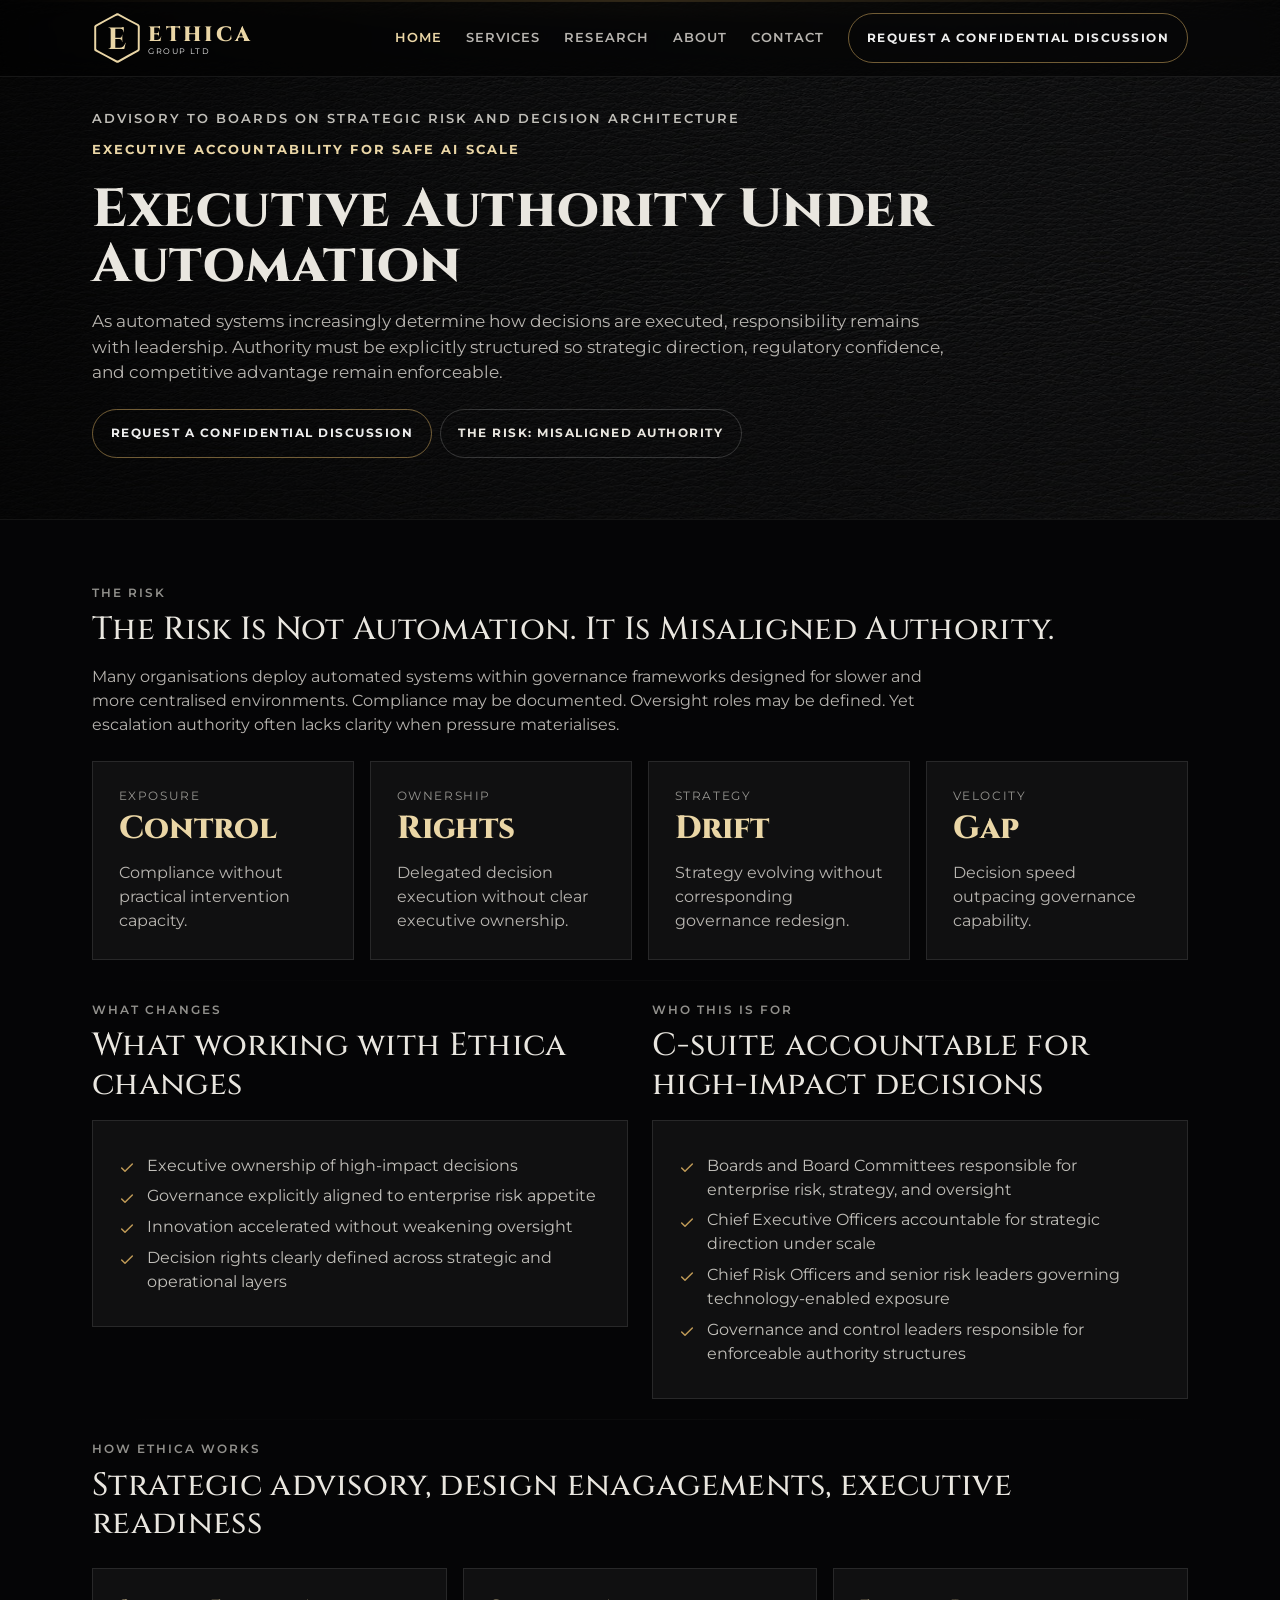
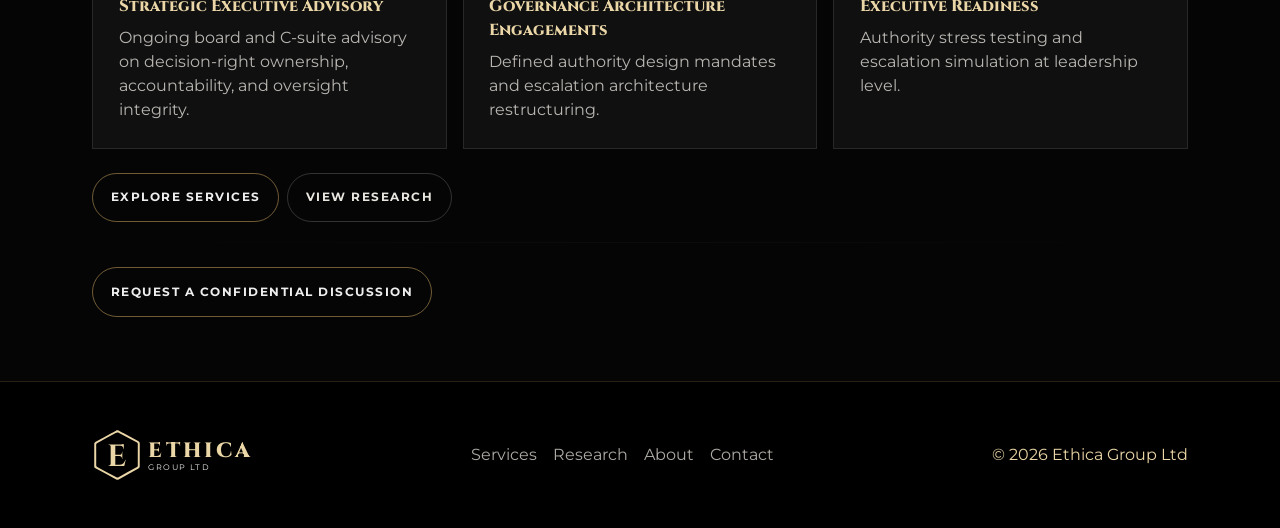
==== commit 8aa356b9: "Add files via upload" ====
--- a/index.html
+++ b/index.html
@@ -1,226 +1,169 @@
-<!doctype html>
+<!DOCTYPE html>
+
 <html lang="en">
-<head>
-  <meta charset="utf-8"/>
-  <meta name="viewport" content="width=device-width,initial-scale=1"/>
-  <title>Ethica Group Ltd — Executive Authority under Automation</title>
-  <meta name="description" content="Redesigning governance, decision architecture, and intervention capacity under automation."/>
-
-    <!-- Favicon  -->
-    <link rel="icon" type="image/png" sizes="32x32" href="https://jamessaint.github.io/ethica-group/assets/img/favicons/favicon-32x32.png">
-    <link rel="icon" type="image/png" sizes="16x16" href="https://jamessaint.github.io/ethica-group/assets/img/favicons/favicon-16x16.png">
-    <link rel="apple-touch-icon" sizes="180x180" href="https://jamessaint.github.io/ethica-group/assets/img/favicons/apple-touch-icon-180x180.png">
-    <link rel="apple-touch-icon" sizes="152x152" href="https://jamessaint.github.io/ethica-group/assets/img/favicons/apple-touch-icon-152x152.png">
-    <link rel="apple-touch-icon" sizes="120x120" href="https://jamessaint.github.io/ethica-group/assets/img/favicons/apple-touch-icon-120x120.png">
-    <link rel="icon" type="image/png" sizes="192x192" href="https://jamessaint.github.io/ethica-group/assets/img/favicons/android-chrome-192x192.png">
-    <link rel="icon" type="image/png" sizes="512x512" href="https://jamessaint.github.io/ethica-group/assets/img/favicons/android-chrome-512x512.png">
-    <meta name="msapplication-TileImage" content="https://jamessaint.github.io/ethica-group/assets/img/favicons/mstile-144x144.png">
-    <!-- Open Graph -->
-    <meta property="og:type" content="website">
-    <meta property="og:title" content="Ethica Group Ltd — Executive Authority under Automation">
-    <meta property="og:description" content="Redesigning governance, decision architecture, and intervention capacity under automation.">
-    <meta property="og:url" content="index.html">
-    <meta property="og:image" content="assets/img/og-image.jpg">
-    <!-- Twitter Card -->
-    <meta name="twitter:card" content="summary_large_image">
-    <meta name="twitter:title" content="Ethica Group Ltd — Executive Authority under Automation">
-    <meta name="twitter:description" content="Redesigning governance, decision architecture, and intervention capacity under automation.">
-    <meta name="twitter:image" content="assets/img/og-image.jpg">
-
-  <link rel="preconnect" href="https://cdn.jsdelivr.net"/>
-  <link rel="preconnect" href="https://fonts.googleapis.com"/>
-  <link rel="preconnect" href="https://fonts.gstatic.com" crossorigin/>
-  <link href="https://cdn.jsdelivr.net/npm/bootstrap@5.3.3/dist/css/bootstrap.min.css" rel="stylesheet"/>
-  <link rel="stylesheet" href="assets/css/styles.css"/>
-</head>
+<head><meta charset="utf-8"/><meta content="width=device-width,initial-scale=1" name="viewport"/><meta content="IE=edge" http-equiv="X-UA-Compatible"/><title>Ethica Group Ltd — Executive Authority under Automation</title><meta content="Redesigning governance, decision architecture, and intervention capacity under automation." name="description"/><meta content="index, follow" name="robots"/><meta content="Ethica Group Ltd" name="author"/><meta content="strict-origin-when-cross-origin" name="referrer"/><meta content="#050506" name="theme-color"/><link href="https://ethicagroup.ai/" rel="canonical"/><link href="assets/img/favicon.ico" rel="icon"/><link href="assets/img/favicon-32x32.png" rel="icon" sizes="32x32" type="image/png"/><link href="assets/img/favicon-16x16.png" rel="icon" sizes="16x16" type="image/png"/><link href="assets/img/apple-touch-icon.png" rel="apple-touch-icon" sizes="180x180"/><link href="site.webmanifest" rel="manifest"/><link href="https://fonts.googleapis.com" rel="preconnect"/><link crossorigin="" href="https://fonts.gstatic.com" rel="preconnect"/><link href="https://cdn.jsdelivr.net" rel="preconnect"/><link href="https://cdn.jsdelivr.net/npm/bootstrap@5.3.3/dist/css/bootstrap.min.css" rel="stylesheet"/><link href="assets/css/styles.css" rel="stylesheet"/><meta content="website" property="og:type"/><meta content="Ethica Group Ltd" property="og:site_name"/><meta content="Ethica Group Ltd — Executive Authority under Automation" property="og:title"/><meta content="Redesigning governance, decision architecture, and intervention capacity under automation." property="og:description"/><meta content="https://ethicagroup.ai/" property="og:url"/><meta content="https://ethicagroup.ai/assets/img/og-preview.jpg" property="og:image"/><meta content="1200" property="og:image:width"/><meta content="630" property="og:image:height"/><meta content="summary_large_image" name="twitter:card"/><meta content="Ethica Group Ltd — Executive Authority under Automation" name="twitter:title"/><meta content="Redesigning governance, decision architecture, and intervention capacity under automation." name="twitter:description"/><meta content="https://ethicagroup.ai/assets/img/og-preview.jpg" name="twitter:image"/><script type="application/ld+json">{"@context": "https://schema.org", "@type": "Organization", "name": "Ethica Group Ltd", "url": "https://ethicagroup.ai", "logo": "https://ethicagroup.ai/assets/img/ethica-icon-512.png", "description": "Redesigning governance, decision architecture, and intervention capacity as automated systems reshape strategic execution.", "founder": {"@type": "Person", "name": "Dr Joanna Michalska"}}</script></head>
 <body>
 <a class="skip-link" href="#main">Skip to content</a>
-
 <nav class="navbar navbar-expand-lg fixed-top">
-  <div class="container">
-    <a class="navbar-brand brand" href="index.html" aria-label="Ethica Group Ltd">
-      <span class="brand-mark" aria-hidden="true"></span>
-      <span>
-        <span class="brand-name">ETHICA</span>
-        <span class="brand-sub">GROUP LTD</span>
-      </span>
-    </a>
-
-<button class="navbar-toggler custom-toggler" type="button"
-        data-bs-toggle="collapse"
-        data-bs-target="#navbarNav"
-        aria-controls="navbarNav"
-        aria-expanded="false"
-        aria-label="Toggle navigation">
-  <span class="toggler-icon">
-    <span class="toggler-line"></span>
-  </span>
+<div class="container">
+<a aria-label="Ethica Group Ltd" class="navbar-brand brand" href="index.html">
+<span aria-hidden="true" class="brand-mark"></span>
+<span>
+<span class="brand-name">ETHICA</span>
+<span class="brand-sub">GROUP LTD</span>
+</span>
+</a>
+<button aria-controls="navbarNav" aria-expanded="false" aria-label="Toggle navigation" class="navbar-toggler custom-toggler" data-bs-target="#navbarNav" data-bs-toggle="collapse" type="button">
+<span class="toggler-icon">
+<span class="toggler-line"></span>
+</span>
 </button>
-
-    <div class="collapse navbar-collapse" id="navbarNav">
-      <ul class="navbar-nav ms-auto align-items-lg-center gap-lg-2">
-        <li class="nav-item"><a class="nav-link" data-nav href="index.html">Home</a></li>
-        <li class="nav-item"><a class="nav-link" data-nav href="services.html">Services</a></li>
-        <li class="nav-item"><a class="nav-link" data-nav href="research.html">Research</a></li>
-        <li class="nav-item"><a class="nav-link" data-nav href="about.html">About</a></li>
-        <li class="nav-item"><a class="nav-link" data-nav href="contact.html">Contact</a></li>
-        <li class="nav-item ms-lg-2"><a class="btn btn-gold" href="contact.html#enquiry">Request a Confidential Discussion</a></li>
-      </ul>
-    </div>
-  </div>
+<div class="collapse navbar-collapse" id="navbarNav">
+<ul class="navbar-nav ms-auto align-items-lg-center gap-lg-2">
+<li class="nav-item"><a class="nav-link" data-nav="" href="index.html">Home</a></li>
+<li class="nav-item"><a class="nav-link" data-nav="" href="services.html">Services</a></li>
+<li class="nav-item"><a class="nav-link" data-nav="" href="research.html">Research</a></li>
+<li class="nav-item"><a class="nav-link" data-nav="" href="about.html">About</a></li>
+<li class="nav-item"><a class="nav-link" data-nav="" href="contact.html">Contact</a></li>
+<li class="nav-item ms-lg-2"><a class="btn btn-gold" href="contact.html#enquiry">Request a Confidential Discussion</a></li>
+</ul>
+</div>
+</div>
 </nav>
-
-
 <header class="hero">
-  <div class="container">
-    <div class="hero-topline">
-      <div class="left">Advisory to boards on strategic risk and decision architecture</div>
-      <div class="right">Executive accountability for safe AI scale</div>
-    </div>
-
-    <h1 class="hero-title mb-3">Executive Authority Under Automation</h1>
-
-    <p class="lead-tight mb-4">
+<div class="container">
+<div class="hero-topline">
+<div class="left">Advisory to boards on strategic risk and decision architecture</div>
+<div class="right">Executive accountability for safe AI scale</div>
+</div>
+<h1 class="hero-title mb-3">Executive Authority Under Automation</h1>
+<p class="lead-tight mb-4">
       As automated systems increasingly determine how decisions are executed, responsibility remains with leadership. Authority must be explicitly structured so strategic direction, regulatory confidence, and competitive advantage remain enforceable.
     </p>
-
-    <div class="d-flex flex-wrap gap-2">
-      <a class="btn btn-gold" href="contact.html#enquiry">Request a Confidential Discussion</a>
-      <a class="btn btn-ink" href="#risk">The risk: misaligned authority</a>
-    </div>
-  </div>
+<div class="d-flex flex-wrap gap-2">
+<a class="btn btn-gold" href="contact.html#enquiry">Request a Confidential Discussion</a>
+<a class="btn btn-ink" href="#risk">The risk: misaligned authority</a>
+</div>
+</div>
 </header>
-
 <main id="main">
-  <section id="risk" class="section">
-    <div class="container">
-      <div class="eyebrow mb-2">The risk</div>
-      <h2 class="mb-3">The Risk Is Not Automation. It Is Misaligned Authority.</h2>
-      <p class="p-muted narrow mb-4">
+<section class="section" id="risk">
+<div class="container">
+<div class="eyebrow mb-2">The risk</div>
+<h2 class="mb-3">The Risk Is Not Automation. It Is Misaligned Authority.</h2>
+<p class="p-muted narrow mb-4">
         Many organisations deploy automated systems within governance frameworks designed for slower and more centralised environments. Compliance may be documented. Oversight roles may be defined. Yet escalation authority often lacks clarity when pressure materialises.
       </p>
-
-      <div class="row g-3">
-        <div class="col-md-6 col-lg-3">
-          <div class="card-clean h-100"><div class="card-body">
-            <div class="kpi-label">Exposure</div>
-            <div class="kpi mt-2">Control</div>
-            <p class="p-muted mt-3 mb-0">Compliance without practical intervention capacity.</p>
-          </div></div>
-        </div>
-        <div class="col-md-6 col-lg-3">
-          <div class="card-clean h-100"><div class="card-body">
-            <div class="kpi-label">Ownership</div>
-            <div class="kpi mt-2">Rights</div>
-            <p class="p-muted mt-3 mb-0">Delegated decision execution without clear executive ownership.</p>
-          </div></div>
-        </div>
-        <div class="col-md-6 col-lg-3">
-          <div class="card-clean h-100"><div class="card-body">
-            <div class="kpi-label">Strategy</div>
-            <div class="kpi mt-2">Drift</div>
-            <p class="p-muted mt-3 mb-0">Strategy evolving without corresponding governance redesign.</p>
-          </div></div>
-        </div>
-        <div class="col-md-6 col-lg-3">
-          <div class="card-clean h-100"><div class="card-body">
-            <div class="kpi-label">Velocity</div>
-            <div class="kpi mt-2">Gap</div>
-            <p class="p-muted mt-3 mb-0">Decision speed outpacing governance capability.</p>
-          </div></div>
-        </div>
-      </div>
-
-      <hr class="hairline"/>
-
-      <div class="row g-4">
-        <div class="col-lg-6">
-          <div class="eyebrow mb-2">What changes</div>
-          <h2 class="mb-3">What working with Ethica changes</h2>
-          <div class="card-clean">
-            <div class="card-body">
-              <ul class="list-clean">
-                <li>Executive ownership of high-impact decisions</li>
-                <li>Governance explicitly aligned to enterprise risk appetite</li>
-                <li>Innovation accelerated without weakening oversight</li>
-                <li>Decision rights clearly defined across strategic and operational layers</li>
-              </ul>
-            </div>
-          </div>
-        </div>
-
-        <div class="col-lg-6">
-          <div class="eyebrow mb-2">Who this is for</div>
-          <h2 class="mb-3">C-suite accountable for high-impact decisions</h2>
-          <div class="card-clean">
-            <div class="card-body">
-              <ul class="list-clean">
-                <li>Boards and Board Committees responsible for enterprise risk, strategy, and oversight</li>
-                <li>Chief Executive Officers accountable for strategic direction under scale</li>
-                <li>Chief Risk Officers and senior risk leaders governing technology-enabled exposure</li>
-                <li>Governance and control leaders responsible for enforceable authority structures</li>
-              </ul>
-            </div>
-          </div>
-        </div>
-      </div>
-
-      <hr class="hairline"/>
-
-      <div class="eyebrow mb-2">How Ethica works</div>
-      <h2 class="mb-4">Strategic advisory, design enagagements, executive readiness</h2>
-      <div class="row g-3">
-        <div class="col-md-4"><div class="card-clean h-100"><div class="card-body">
-          <div class="card-title">Strategic Executive Advisory</div>
-          <p class="p-muted mb-0">Ongoing board and C-suite advisory on decision-right ownership, accountability, and oversight integrity.</p>
-        </div></div></div>
-        <div class="col-md-4"><div class="card-clean h-100"><div class="card-body">
-          <div class="card-title">Governance Architecture Engagements</div>
-          <p class="p-muted mb-0">Defined authority design mandates and escalation architecture restructuring.</p>
-        </div></div></div>
-        <div class="col-md-4"><div class="card-clean h-100"><div class="card-body">
-          <div class="card-title">Executive Readiness</div>
-          <p class="p-muted mb-0">Authority stress testing and escalation simulation at leadership level.</p>
-        </div></div></div>
-      </div>
-
-      <div class="mt-4 d-flex flex-wrap gap-2">
-        <a class="btn btn-gold" href="services.html">Explore Services</a>
-        <a class="btn btn-ink" href="research.html">View Research</a>
-      </div>
-
-      <hr class="hairline"/>
-
-      <div class="mt-4">
-        <a class="btn btn-gold" href="contact.html#enquiry">Request a Confidential Discussion</a>
-      </div>
-    </div>
-  </section>
+<div class="row g-3">
+<div class="col-md-6 col-lg-3">
+<div class="card-clean h-100"><div class="card-body">
+<div class="kpi-label">Exposure</div>
+<div class="kpi mt-2">Control</div>
+<p class="p-muted mt-3 mb-0">Compliance without practical intervention capacity.</p>
+</div></div>
+</div>
+<div class="col-md-6 col-lg-3">
+<div class="card-clean h-100"><div class="card-body">
+<div class="kpi-label">Ownership</div>
+<div class="kpi mt-2">Rights</div>
+<p class="p-muted mt-3 mb-0">Delegated decision execution without clear executive ownership.</p>
+</div></div>
+</div>
+<div class="col-md-6 col-lg-3">
+<div class="card-clean h-100"><div class="card-body">
+<div class="kpi-label">Strategy</div>
+<div class="kpi mt-2">Drift</div>
+<p class="p-muted mt-3 mb-0">Strategy evolving without corresponding governance redesign.</p>
+</div></div>
+</div>
+<div class="col-md-6 col-lg-3">
+<div class="card-clean h-100"><div class="card-body">
+<div class="kpi-label">Velocity</div>
+<div class="kpi mt-2">Gap</div>
+<p class="p-muted mt-3 mb-0">Decision speed outpacing governance capability.</p>
+</div></div>
+</div>
+</div>
+<hr class="hairline"/>
+<div class="row g-4">
+<div class="col-lg-6">
+<div class="eyebrow mb-2">What changes</div>
+<h2 class="mb-3">What working with Ethica changes</h2>
+<div class="card-clean">
+<div class="card-body">
+<ul class="list-clean">
+<li>Executive ownership of high-impact decisions</li>
+<li>Governance explicitly aligned to enterprise risk appetite</li>
+<li>Innovation accelerated without weakening oversight</li>
+<li>Decision rights clearly defined across strategic and operational layers</li>
+</ul>
+</div>
+</div>
+</div>
+<div class="col-lg-6">
+<div class="eyebrow mb-2">Who this is for</div>
+<h2 class="mb-3">C-suite accountable for high-impact decisions</h2>
+<div class="card-clean">
+<div class="card-body">
+<ul class="list-clean">
+<li>Boards and Board Committees responsible for enterprise risk, strategy, and oversight</li>
+<li>Chief Executive Officers accountable for strategic direction under scale</li>
+<li>Chief Risk Officers and senior risk leaders governing technology-enabled exposure</li>
+<li>Governance and control leaders responsible for enforceable authority structures</li>
+</ul>
+</div>
+</div>
+</div>
+</div>
+<hr class="hairline"/>
+<div class="eyebrow mb-2">How Ethica works</div>
+<h2 class="mb-4">Strategic advisory, design enagagements, executive readiness</h2>
+<div class="row g-3">
+<div class="col-md-4"><div class="card-clean h-100"><div class="card-body">
+<div class="card-title">Strategic Executive Advisory</div>
+<p class="p-muted mb-0">Ongoing board and C-suite advisory on decision-right ownership, accountability, and oversight integrity.</p>
+</div></div></div>
+<div class="col-md-4"><div class="card-clean h-100"><div class="card-body">
+<div class="card-title">Governance Architecture Engagements</div>
+<p class="p-muted mb-0">Defined authority design mandates and escalation architecture restructuring.</p>
+</div></div></div>
+<div class="col-md-4"><div class="card-clean h-100"><div class="card-body">
+<div class="card-title">Executive Readiness</div>
+<p class="p-muted mb-0">Authority stress testing and escalation simulation at leadership level.</p>
+</div></div></div>
+</div>
+<div class="mt-4 d-flex flex-wrap gap-2">
+<a class="btn btn-gold" href="services.html">Explore Services</a>
+<a class="btn btn-ink" href="research.html">View Research</a>
+</div>
+<hr class="hairline"/>
+<div class="mt-4">
+<a class="btn btn-gold" href="contact.html#enquiry">Request a Confidential Discussion</a>
+</div>
+</div>
+</section>
 </main>
-
-
 <footer class="footer py-5">
-  <div class="container">
-    <div class="d-flex flex-wrap gap-3 justify-content-between align-items-center">
-      <div class="brand">
-        <span class="brand-mark" aria-hidden="true"></span>
-        <span>
-          <span class="brand-name">ETHICA</span>
-          <span class="brand-sub">GROUP LTD</span>
-        </span>
-      </div>
-      <div class="d-flex flex-wrap gap-3">
-        <a href="services.html">Services</a>
-        <a href="research.html">Research</a>
-        <a href="about.html">About</a>
-        <a href="contact.html">Contact</a>
-      </div>
-      <div class="copyright">© <span id="year"></span> Ethica Group Ltd</div>
-    </div>
-  </div>
+<div class="container">
+<div class="d-flex flex-wrap gap-3 justify-content-between align-items-center">
+<div class="brand">
+<span aria-hidden="true" class="brand-mark"></span>
+<span>
+<span class="brand-name">ETHICA</span>
+<span class="brand-sub">GROUP LTD</span>
+</span>
+</div>
+<div class="d-flex flex-wrap gap-3">
+<a href="services.html">Services</a>
+<a href="research.html">Research</a>
+<a href="about.html">About</a>
+<a href="contact.html">Contact</a>
+</div>
+<div class="copyright">© <span id="year"></span> Ethica Group Ltd</div>
+</div>
+</div>
 </footer>
 <script src="https://cdn.jsdelivr.net/npm/bootstrap@5.3.3/dist/js/bootstrap.bundle.min.js"></script>
 <script src="assets/js/main.js"></script>
-
 </body>
 </html>
--- a/assets/css/styles.css
+++ b/assets/css/styles.css
@@ -242,7 +242,10 @@
   content:"";
   position:absolute; inset:0;
   background:
-    linear-gradient(90deg, rgba(0,0,0,.78), rgba(0,0,0,.62) 35%, rgba(0,0,0,.45));
+    linear-gradient(90deg, rgba(0,0,0,.78), rgba(0,0,0,.62) 35%, rgba(0,0,0,.45)),
+    url("../img/leather-black-dark-wall.jpeg");
+  background-size: cover;
+  background-position: center;
   opacity: 1;
   pointer-events:none;
 }
@@ -444,26 +447,4 @@
 }
 @media (max-width: 992px){
   .hero{ padding-top: 6.2rem; padding-bottom: 3.2rem; }
-}
-
-@media (max-width: 991.98px){
-  .navbar-collapse{
-    margin-top: 1rem;
-    padding: 1rem 0 0.5rem;
-    border-top: 1px solid rgba(255,255,255,.08);
-  }
-
-  .navbar-nav{
-    align-items: flex-start !important;
-  }
-
-  .navbar-nav .nav-link,
-  .navbar-nav .btn{
-    width: 100%;
-  }
-
-  .navbar-nav .btn{
-    justify-content: center;
-    text-align: center;
-  }
-}
+}
